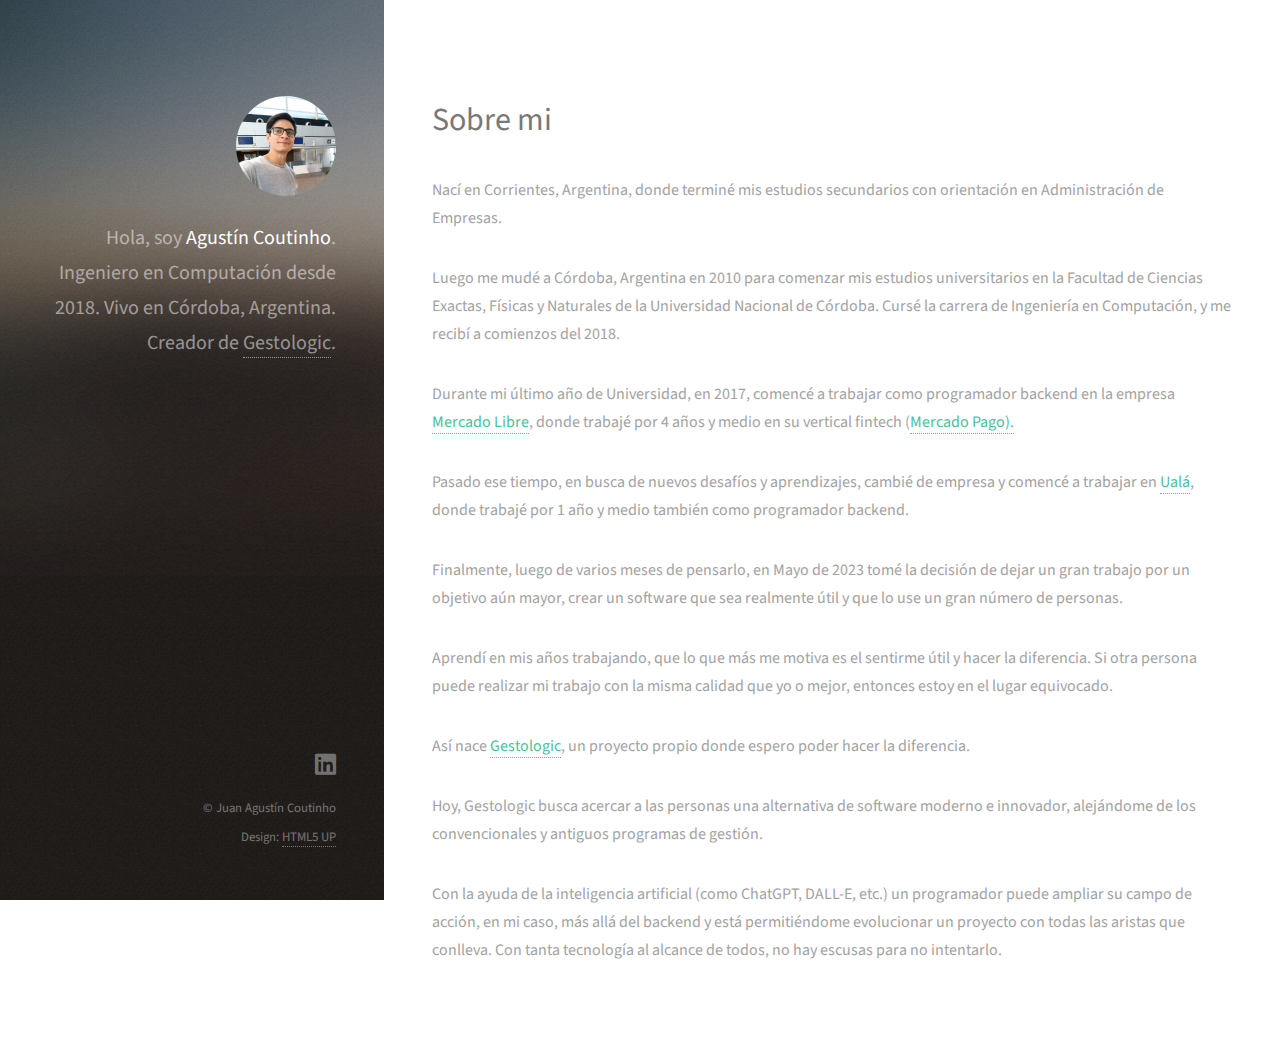
==== about-me/index.html @ f410847b "Initial commit" ====
<!DOCTYPE HTML>
<!--
	Strata by HTML5 UP
	html5up.net | @ajlkn
	Free for personal and commercial use under the CCA 3.0 license (html5up.net/license)
-->
<html>

<head>
	<title>Sobre mi</title>
	<meta charset="utf-8" />
	<meta name="viewport" content="width=device-width, initial-scale=1, user-scalable=no" />
	<link rel="stylesheet" href="assets/css/main.css" />
	<link rel="icon" type="image/x-icon" href="images/favicon.ico?v=1.2" />
</head>

<body class="is-preload">

	<!-- Header -->
	<header id="header">
		<div class="inner">
			<a href="#" class="image avatar"><img src="images/avatar.jpeg" alt="" /></a>
			<h1>Hola, soy <strong>Agustín Coutinho</strong>.
				<br /> Ingeniero en Computación desde 2018.
				<br /> Vivo en Córdoba, Argentina.
				<br /> Creador de <a href="https://gestologic.com.ar">Gestologic</a>.
			</h1>
		</div>
	</header>

	<!-- Main -->
	<div id="main">

		<!-- One -->
		<section id="one">
			<header class="major">
				<h2>Sobre mi</h2>
			</header>
			<p> Nací en Corrientes, Argentina, donde terminé mis estudios secundarios con orientación en Administración
				de Empresas.
			</p>
			<p>
				Luego me mudé a Córdoba, Argentina en 2010 para comenzar mis estudios universitarios en la Facultad de
				Ciencias Exactas, Físicas y Naturales de la Universidad Nacional de Córdoba.
				Cursé la carrera de Ingeniería en Computación, y me recibí a comienzos del 2018.
			</p>
			<p>
				Durante mi último año de Universidad, en 2017, comencé a trabajar como programador backend en la empresa
				<a href="https://www.mercadolibre.com.ar">Mercado Libre</a>, donde trabajé por 4 años y medio en su
				vertical fintech (<a href="https://www.mercadopago.com.ar">Mercado
					Pago).</a>
			</p>
			<p>
				Pasado ese tiempo, en busca de nuevos desafíos y aprendizajes, cambié de empresa y comencé a trabajar
				en <a href="https://www.uala.com.ar">Ualá</a>, donde trabajé por 1 año y medio también como programador
				backend.
			</p>
			<p>
				Finalmente, luego de varios meses de pensarlo, en Mayo de 2023 tomé la decisión de dejar un
				gran trabajo por un objetivo aún mayor, crear un software que sea realmente útil y que lo use un gran
				número de personas.
			<p>
				Aprendí en mis años trabajando, que lo que más me motiva es el sentirme útil y hacer la diferencia.
				Si otra persona puede realizar mi trabajo con la misma calidad que yo o mejor, entonces estoy en el
				lugar
				equivocado.
			</p>

			<p>
				Así nace <a href="https://gestologic.com.ar">Gestologic</a>, un proyecto propio donde espero poder hacer
				la diferencia.
			</p>

			<p>
				Hoy, Gestologic busca acercar a las personas una alternativa de software moderno e innovador, alejándome
				de los convencionales y antiguos programas de gestión.
			</p>

			<p>
				Con la ayuda de la inteligencia artificial (como ChatGPT, DALL-E, etc.) un programador puede ampliar su
				campo de acción, en mi caso, más allá del backend y está permitiéndome evolucionar un proyecto con todas
				las aristas que conlleva. Con tanta tecnología al alcance de todos, no hay escusas para no intentarlo.
			</p>

		</section>

		<!-- Footer -->
		<footer id="footer">
			<div class="inner">
				<ul class="icons">
					<li><a href="https://www.linkedin.com/in/ing-juan-agustin-coutinho-1529ab133"
							class="icon brands fa-linkedin"><span class="label">Linkedin</span></a></li>
				</ul>
				<ul class="copyright">
					<li>&copy; Juan Agustín Coutinho</li>
					<li>Design: <a href="http://html5up.net">HTML5 UP</a></li>
				</ul>
			</div>
		</footer>

		<!-- Scripts -->
		<script src="assets/js/jquery.min.js"></script>
		<script src="assets/js/jquery.poptrox.min.js"></script>
		<script src="assets/js/browser.min.js"></script>
		<script src="assets/js/breakpoints.min.js"></script>
		<script src="assets/js/util.js"></script>
		<script src="assets/js/main.js"></script>

</body>

</html>
---- about-me/assets/css/main.css ----
@import url("fontawesome-all.min.css");
@import url("https://fonts.googleapis.com/css?family=Source+Sans+Pro:400,400italic");

/*
	Strata by HTML5 UP
	html5up.net | @ajlkn
	Free for personal and commercial use under the CCA 3.0 license (html5up.net/license)
*/

html, body, div, span, applet, object,
iframe, h1, h2, h3, h4, h5, h6, p, blockquote,
pre, a, abbr, acronym, address, big, cite,
code, del, dfn, em, img, ins, kbd, q, s, samp,
small, strike, strong, sub, sup, tt, var, b,
u, i, center, dl, dt, dd, ol, ul, li, fieldset,
form, label, legend, table, caption, tbody,
tfoot, thead, tr, th, td, article, aside,
canvas, details, embed, figure, figcaption,
footer, header, hgroup, menu, nav, output, ruby,
section, summary, time, mark, audio, video {
	margin: 0;
	padding: 0;
	border: 0;
	font-size: 100%;
	font: inherit;
	vertical-align: baseline;}

article, aside, details, figcaption, figure,
footer, header, hgroup, menu, nav, section {
	display: block;}

body {
	line-height: 1;
}

ol, ul {
	list-style: none;
}

blockquote, q {
	quotes: none;
}

	blockquote:before, blockquote:after, q:before, q:after {
		content: '';
		content: none;
	}

table {
	border-collapse: collapse;
	border-spacing: 0;
}

body {
	-webkit-text-size-adjust: none;
}

mark {
	background-color: transparent;
	color: inherit;
}

input::-moz-focus-inner {
	border: 0;
	padding: 0;
}

input, select, textarea {
	-moz-appearance: none;
	-webkit-appearance: none;
	-ms-appearance: none;
	appearance: none;
}

/* Basic */

	html {
		box-sizing: border-box;
	}

	*, *:before, *:after {
		box-sizing: inherit;
	}

	body {
		background: #fff;
	}

		body.is-preload *, body.is-preload *:before, body.is-preload *:after {
			-moz-animation: none !important;
			-webkit-animation: none !important;
			-ms-animation: none !important;
			animation: none !important;
			-moz-transition: none !important;
			-webkit-transition: none !important;
			-ms-transition: none !important;
			transition: none !important;
		}

	body, input, select, textarea {
		color: #a2a2a2;
		font-family: "Source Sans Pro", Helvetica, sans-serif;
		font-size: 16pt;
		font-weight: 400;
		line-height: 1.75em;
	}

	a {
		-moz-transition: color 0.2s ease-in-out, border-color 0.2s ease-in-out;
		-webkit-transition: color 0.2s ease-in-out, border-color 0.2s ease-in-out;
		-ms-transition: color 0.2s ease-in-out, border-color 0.2s ease-in-out;
		transition: color 0.2s ease-in-out, border-color 0.2s ease-in-out;
		border-bottom: dotted 1px;
		color: #49bf9d;
		text-decoration: none;
	}

		a:hover {
			border-bottom-color: transparent;
			color: #49bf9d !important;
			text-decoration: none;
		}

	strong, b {
		color: #787878;
		font-weight: 400;
	}

	em, i {
		font-style: italic;
	}

	p {
		margin: 0 0 2em 0;
	}

	h1, h2, h3, h4, h5, h6 {
		color: #787878;
		font-weight: 400;
		line-height: 1em;
		margin: 0 0 1em 0;
	}

		h1 a, h2 a, h3 a, h4 a, h5 a, h6 a {
			color: inherit;
			text-decoration: none;
		}

	h1 {
		font-size: 2em;
		line-height: 1.5em;
	}

	h2 {
		font-size: 1.5em;
		line-height: 1.5em;
	}

	h3 {
		font-size: 1.25em;
		line-height: 1.5em;
	}

	h4 {
		font-size: 1.1em;
		line-height: 1.5em;
	}

	h5 {
		font-size: 0.9em;
		line-height: 1.5em;
	}

	h6 {
		font-size: 0.7em;
		line-height: 1.5em;
	}

	sub {
		font-size: 0.8em;
		position: relative;
		top: 0.5em;
	}

	sup {
		font-size: 0.8em;
		position: relative;
		top: -0.5em;
	}

	hr {
		border: 0;
		border-bottom: solid 2px #efefef;
		margin: 2em 0;
	}

		hr.major {
			margin: 3em 0;
		}

	blockquote {
		border-left: solid 6px #efefef;
		font-style: italic;
		margin: 0 0 2em 0;
		padding: 0.5em 0 0.5em 1.5em;
	}

	code {
		background: #f7f7f7;
		border-radius: 0.35em;
		border: solid 2px #efefef;
		font-family: "Courier New", monospace;
		font-size: 0.9em;
		margin: 0 0.25em;
		padding: 0.25em 0.65em;
	}

	pre {
		-webkit-overflow-scrolling: touch;
		font-family: "Courier New", monospace;
		font-size: 0.9em;
		margin: 0 0 2em 0;
	}

		pre code {
			display: block;
			line-height: 1.75em;
			padding: 1em 1.5em;
			overflow-x: auto;
		}

	.align-left {
		text-align: left;
	}

	.align-center {
		text-align: center;
	}

	.align-right {
		text-align: right;
	}

/* Container */

	.container {
		margin: 0 auto;
		max-width: calc(100% - 4em);
		width: 100%;
	}

		.container.xsmall {
			width: 25%;
		}

		.container.small {
			width: 50%;
		}

		.container.medium {
			width: 75%;
		}

		.container.large {
			width: 125%;
		}

		.container.xlarge {
			width: 150%;
		}

		.container.max {
			width: 100%;
		}

		@media screen and (max-width: 980px) {

			.container {
				width: 100% !important;
				max-width: 100% !important;
			}

		}

		@media screen and (max-width: 480px) {

			.container {
				max-width: calc(100% - 3em);
			}

		}

/* Row */

	.row {
		display: flex;
		flex-wrap: wrap;
		box-sizing: border-box;
		align-items: stretch;
	}

		.row > * {
			box-sizing: border-box;
		}

		.row.gtr-uniform > * > :last-child {
			margin-bottom: 0;
		}

		.row.aln-left {
			justify-content: flex-start;
		}

		.row.aln-center {
			justify-content: center;
		}

		.row.aln-right {
			justify-content: flex-end;
		}

		.row.aln-top {
			align-items: flex-start;
		}

		.row.aln-middle {
			align-items: center;
		}

		.row.aln-bottom {
			align-items: flex-end;
		}

		.row > .imp {
			order: -1;
		}

		.row > .col-1 {
			width: 8.33333%;
		}

		.row > .off-1 {
			margin-left: 8.33333%;
		}

		.row > .col-2 {
			width: 16.66667%;
		}

		.row > .off-2 {
			margin-left: 16.66667%;
		}

		.row > .col-3 {
			width: 25%;
		}

		.row > .off-3 {
			margin-left: 25%;
		}

		.row > .col-4 {
			width: 33.33333%;
		}

		.row > .off-4 {
			margin-left: 33.33333%;
		}

		.row > .col-5 {
			width: 41.66667%;
		}

		.row > .off-5 {
			margin-left: 41.66667%;
		}

		.row > .col-6 {
			width: 50%;
		}

		.row > .off-6 {
			margin-left: 50%;
		}

		.row > .col-7 {
			width: 58.33333%;
		}

		.row > .off-7 {
			margin-left: 58.33333%;
		}

		.row > .col-8 {
			width: 66.66667%;
		}

		.row > .off-8 {
			margin-left: 66.66667%;
		}

		.row > .col-9 {
			width: 75%;
		}

		.row > .off-9 {
			margin-left: 75%;
		}

		.row > .col-10 {
			width: 83.33333%;
		}

		.row > .off-10 {
			margin-left: 83.33333%;
		}

		.row > .col-11 {
			width: 91.66667%;
		}

		.row > .off-11 {
			margin-left: 91.66667%;
		}

		.row > .col-12 {
			width: 100%;
		}

		.row > .off-12 {
			margin-left: 100%;
		}

		.row.gtr-0 {
			margin-top: 0;
			margin-left: 0em;
		}

			.row.gtr-0 > * {
				padding: 0 0 0 0em;
			}

			.row.gtr-0.gtr-uniform {
				margin-top: 0em;
			}

				.row.gtr-0.gtr-uniform > * {
					padding-top: 0em;
				}

		.row.gtr-25 {
			margin-top: 0;
			margin-left: -0.625em;
		}

			.row.gtr-25 > * {
				padding: 0 0 0 0.625em;
			}

			.row.gtr-25.gtr-uniform {
				margin-top: -0.625em;
			}

				.row.gtr-25.gtr-uniform > * {
					padding-top: 0.625em;
				}

		.row.gtr-50 {
			margin-top: 0;
			margin-left: -1.25em;
		}

			.row.gtr-50 > * {
				padding: 0 0 0 1.25em;
			}

			.row.gtr-50.gtr-uniform {
				margin-top: -1.25em;
			}

				.row.gtr-50.gtr-uniform > * {
					padding-top: 1.25em;
				}

		.row {
			margin-top: 0;
			margin-left: -2.5em;
		}

			.row > * {
				padding: 0 0 0 2.5em;
			}

			.row.gtr-uniform {
				margin-top: -2.5em;
			}

				.row.gtr-uniform > * {
					padding-top: 2.5em;
				}

		.row.gtr-150 {
			margin-top: 0;
			margin-left: -3.75em;
		}

			.row.gtr-150 > * {
				padding: 0 0 0 3.75em;
			}

			.row.gtr-150.gtr-uniform {
				margin-top: -3.75em;
			}

				.row.gtr-150.gtr-uniform > * {
					padding-top: 3.75em;
				}

		.row.gtr-200 {
			margin-top: 0;
			margin-left: -5em;
		}

			.row.gtr-200 > * {
				padding: 0 0 0 5em;
			}

			.row.gtr-200.gtr-uniform {
				margin-top: -5em;
			}

				.row.gtr-200.gtr-uniform > * {
					padding-top: 5em;
				}

		@media screen and (max-width: 1800px) {

			.row {
				display: flex;
				flex-wrap: wrap;
				box-sizing: border-box;
				align-items: stretch;
			}

				.row > * {
					box-sizing: border-box;
				}

				.row.gtr-uniform > * > :last-child {
					margin-bottom: 0;
				}

				.row.aln-left {
					justify-content: flex-start;
				}

				.row.aln-center {
					justify-content: center;
				}

				.row.aln-right {
					justify-content: flex-end;
				}

				.row.aln-top {
					align-items: flex-start;
				}

				.row.aln-middle {
					align-items: center;
				}

				.row.aln-bottom {
					align-items: flex-end;
				}

				.row > .imp-xlarge {
					order: -1;
				}

				.row > .col-1-xlarge {
					width: 8.33333%;
				}

				.row > .off-1-xlarge {
					margin-left: 8.33333%;
				}

				.row > .col-2-xlarge {
					width: 16.66667%;
				}

				.row > .off-2-xlarge {
					margin-left: 16.66667%;
				}

				.row > .col-3-xlarge {
					width: 25%;
				}

				.row > .off-3-xlarge {
					margin-left: 25%;
				}

				.row > .col-4-xlarge {
					width: 33.33333%;
				}

				.row > .off-4-xlarge {
					margin-left: 33.33333%;
				}

				.row > .col-5-xlarge {
					width: 41.66667%;
				}

				.row > .off-5-xlarge {
					margin-left: 41.66667%;
				}

				.row > .col-6-xlarge {
					width: 50%;
				}

				.row > .off-6-xlarge {
					margin-left: 50%;
				}

				.row > .col-7-xlarge {
					width: 58.33333%;
				}

				.row > .off-7-xlarge {
					margin-left: 58.33333%;
				}

				.row > .col-8-xlarge {
					width: 66.66667%;
				}

				.row > .off-8-xlarge {
					margin-left: 66.66667%;
				}

				.row > .col-9-xlarge {
					width: 75%;
				}

				.row > .off-9-xlarge {
					margin-left: 75%;
				}

				.row > .col-10-xlarge {
					width: 83.33333%;
				}

				.row > .off-10-xlarge {
					margin-left: 83.33333%;
				}

				.row > .col-11-xlarge {
					width: 91.66667%;
				}

				.row > .off-11-xlarge {
					margin-left: 91.66667%;
				}

				.row > .col-12-xlarge {
					width: 100%;
				}

				.row > .off-12-xlarge {
					margin-left: 100%;
				}

				.row.gtr-0 {
					margin-top: 0;
					margin-left: 0em;
				}

					.row.gtr-0 > * {
						padding: 0 0 0 0em;
					}

					.row.gtr-0.gtr-uniform {
						margin-top: 0em;
					}

						.row.gtr-0.gtr-uniform > * {
							padding-top: 0em;
						}

				.row.gtr-25 {
					margin-top: 0;
					margin-left: -0.625em;
				}

					.row.gtr-25 > * {
						padding: 0 0 0 0.625em;
					}

					.row.gtr-25.gtr-uniform {
						margin-top: -0.625em;
					}

						.row.gtr-25.gtr-uniform > * {
							padding-top: 0.625em;
						}

				.row.gtr-50 {
					margin-top: 0;
					margin-left: -1.25em;
				}

					.row.gtr-50 > * {
						padding: 0 0 0 1.25em;
					}

					.row.gtr-50.gtr-uniform {
						margin-top: -1.25em;
					}

						.row.gtr-50.gtr-uniform > * {
							padding-top: 1.25em;
						}

				.row {
					margin-top: 0;
					margin-left: -2.5em;
				}

					.row > * {
						padding: 0 0 0 2.5em;
					}

					.row.gtr-uniform {
						margin-top: -2.5em;
					}

						.row.gtr-uniform > * {
							padding-top: 2.5em;
						}

				.row.gtr-150 {
					margin-top: 0;
					margin-left: -3.75em;
				}

					.row.gtr-150 > * {
						padding: 0 0 0 3.75em;
					}

					.row.gtr-150.gtr-uniform {
						margin-top: -3.75em;
					}

						.row.gtr-150.gtr-uniform > * {
							padding-top: 3.75em;
						}

				.row.gtr-200 {
					margin-top: 0;
					margin-left: -5em;
				}

					.row.gtr-200 > * {
						padding: 0 0 0 5em;
					}

					.row.gtr-200.gtr-uniform {
						margin-top: -5em;
					}

						.row.gtr-200.gtr-uniform > * {
							padding-top: 5em;
						}

		}

		@media screen and (max-width: 1280px) {

			.row {
				display: flex;
				flex-wrap: wrap;
				box-sizing: border-box;
				align-items: stretch;
			}

				.row > * {
					box-sizing: border-box;
				}

				.row.gtr-uniform > * > :last-child {
					margin-bottom: 0;
				}

				.row.aln-left {
					justify-content: flex-start;
				}

				.row.aln-center {
					justify-content: center;
				}

				.row.aln-right {
					justify-content: flex-end;
				}

				.row.aln-top {
					align-items: flex-start;
				}

				.row.aln-middle {
					align-items: center;
				}

				.row.aln-bottom {
					align-items: flex-end;
				}

				.row > .imp-large {
					order: -1;
				}

				.row > .col-1-large {
					width: 8.33333%;
				}

				.row > .off-1-large {
					margin-left: 8.33333%;
				}

				.row > .col-2-large {
					width: 16.66667%;
				}

				.row > .off-2-large {
					margin-left: 16.66667%;
				}

				.row > .col-3-large {
					width: 25%;
				}

				.row > .off-3-large {
					margin-left: 25%;
				}

				.row > .col-4-large {
					width: 33.33333%;
				}

				.row > .off-4-large {
					margin-left: 33.33333%;
				}

				.row > .col-5-large {
					width: 41.66667%;
				}

				.row > .off-5-large {
					margin-left: 41.66667%;
				}

				.row > .col-6-large {
					width: 50%;
				}

				.row > .off-6-large {
					margin-left: 50%;
				}

				.row > .col-7-large {
					width: 58.33333%;
				}

				.row > .off-7-large {
					margin-left: 58.33333%;
				}

				.row > .col-8-large {
					width: 66.66667%;
				}

				.row > .off-8-large {
					margin-left: 66.66667%;
				}

				.row > .col-9-large {
					width: 75%;
				}

				.row > .off-9-large {
					margin-left: 75%;
				}

				.row > .col-10-large {
					width: 83.33333%;
				}

				.row > .off-10-large {
					margin-left: 83.33333%;
				}

				.row > .col-11-large {
					width: 91.66667%;
				}

				.row > .off-11-large {
					margin-left: 91.66667%;
				}

				.row > .col-12-large {
					width: 100%;
				}

				.row > .off-12-large {
					margin-left: 100%;
				}

				.row.gtr-0 {
					margin-top: 0;
					margin-left: 0em;
				}

					.row.gtr-0 > * {
						padding: 0 0 0 0em;
					}

					.row.gtr-0.gtr-uniform {
						margin-top: 0em;
					}

						.row.gtr-0.gtr-uniform > * {
							padding-top: 0em;
						}

				.row.gtr-25 {
					margin-top: 0;
					margin-left: -0.5em;
				}

					.row.gtr-25 > * {
						padding: 0 0 0 0.5em;
					}

					.row.gtr-25.gtr-uniform {
						margin-top: -0.5em;
					}

						.row.gtr-25.gtr-uniform > * {
							padding-top: 0.5em;
						}

				.row.gtr-50 {
					margin-top: 0;
					margin-left: -1em;
				}

					.row.gtr-50 > * {
						padding: 0 0 0 1em;
					}

					.row.gtr-50.gtr-uniform {
						margin-top: -1em;
					}

						.row.gtr-50.gtr-uniform > * {
							padding-top: 1em;
						}

				.row {
					margin-top: 0;
					margin-left: -2em;
				}

					.row > * {
						padding: 0 0 0 2em;
					}

					.row.gtr-uniform {
						margin-top: -2em;
					}

						.row.gtr-uniform > * {
							padding-top: 2em;
						}

				.row.gtr-150 {
					margin-top: 0;
					margin-left: -3em;
				}

					.row.gtr-150 > * {
						padding: 0 0 0 3em;
					}

					.row.gtr-150.gtr-uniform {
						margin-top: -3em;
					}

						.row.gtr-150.gtr-uniform > * {
							padding-top: 3em;
						}

				.row.gtr-200 {
					margin-top: 0;
					margin-left: -4em;
				}

					.row.gtr-200 > * {
						padding: 0 0 0 4em;
					}

					.row.gtr-200.gtr-uniform {
						margin-top: -4em;
					}

						.row.gtr-200.gtr-uniform > * {
							padding-top: 4em;
						}

		}

		@media screen and (max-width: 980px) {

			.row {
				display: flex;
				flex-wrap: wrap;
				box-sizing: border-box;
				align-items: stretch;
			}

				.row > * {
					box-sizing: border-box;
				}

				.row.gtr-uniform > * > :last-child {
					margin-bottom: 0;
				}

				.row.aln-left {
					justify-content: flex-start;
				}

				.row.aln-center {
					justify-content: center;
				}

				.row.aln-right {
					justify-content: flex-end;
				}

				.row.aln-top {
					align-items: flex-start;
				}

				.row.aln-middle {
					align-items: center;
				}

				.row.aln-bottom {
					align-items: flex-end;
				}

				.row > .imp-medium {
					order: -1;
				}

				.row > .col-1-medium {
					width: 8.33333%;
				}

				.row > .off-1-medium {
					margin-left: 8.33333%;
				}

				.row > .col-2-medium {
					width: 16.66667%;
				}

				.row > .off-2-medium {
					margin-left: 16.66667%;
				}

				.row > .col-3-medium {
					width: 25%;
				}

				.row > .off-3-medium {
					margin-left: 25%;
				}

				.row > .col-4-medium {
					width: 33.33333%;
				}

				.row > .off-4-medium {
					margin-left: 33.33333%;
				}

				.row > .col-5-medium {
					width: 41.66667%;
				}

				.row > .off-5-medium {
					margin-left: 41.66667%;
				}

				.row > .col-6-medium {
					width: 50%;
				}

				.row > .off-6-medium {
					margin-left: 50%;
				}

				.row > .col-7-medium {
					width: 58.33333%;
				}

				.row > .off-7-medium {
					margin-left: 58.33333%;
				}

				.row > .col-8-medium {
					width: 66.66667%;
				}

				.row > .off-8-medium {
					margin-left: 66.66667%;
				}

				.row > .col-9-medium {
					width: 75%;
				}

				.row > .off-9-medium {
					margin-left: 75%;
				}

				.row > .col-10-medium {
					width: 83.33333%;
				}

				.row > .off-10-medium {
					margin-left: 83.33333%;
				}

				.row > .col-11-medium {
					width: 91.66667%;
				}

				.row > .off-11-medium {
					margin-left: 91.66667%;
				}

				.row > .col-12-medium {
					width: 100%;
				}

				.row > .off-12-medium {
					margin-left: 100%;
				}

				.row.gtr-0 {
					margin-top: 0;
					margin-left: 0em;
				}

					.row.gtr-0 > * {
						padding: 0 0 0 0em;
					}

					.row.gtr-0.gtr-uniform {
						margin-top: 0em;
					}

						.row.gtr-0.gtr-uniform > * {
							padding-top: 0em;
						}

				.row.gtr-25 {
					margin-top: 0;
					margin-left: -0.5em;
				}

					.row.gtr-25 > * {
						padding: 0 0 0 0.5em;
					}

					.row.gtr-25.gtr-uniform {
						margin-top: -0.5em;
					}

						.row.gtr-25.gtr-uniform > * {
							padding-top: 0.5em;
						}

				.row.gtr-50 {
					margin-top: 0;
					margin-left: -1em;
				}

					.row.gtr-50 > * {
						padding: 0 0 0 1em;
					}

					.row.gtr-50.gtr-uniform {
						margin-top: -1em;
					}

						.row.gtr-50.gtr-uniform > * {
							padding-top: 1em;
						}

				.row {
					margin-top: 0;
					margin-left: -2em;
				}

					.row > * {
						padding: 0 0 0 2em;
					}

					.row.gtr-uniform {
						margin-top: -2em;
					}

						.row.gtr-uniform > * {
							padding-top: 2em;
						}

				.row.gtr-150 {
					margin-top: 0;
					margin-left: -3em;
				}

					.row.gtr-150 > * {
						padding: 0 0 0 3em;
					}

					.row.gtr-150.gtr-uniform {
						margin-top: -3em;
					}

						.row.gtr-150.gtr-uniform > * {
							padding-top: 3em;
						}

				.row.gtr-200 {
					margin-top: 0;
					margin-left: -4em;
				}

					.row.gtr-200 > * {
						padding: 0 0 0 4em;
					}

					.row.gtr-200.gtr-uniform {
						margin-top: -4em;
					}

						.row.gtr-200.gtr-uniform > * {
							padding-top: 4em;
						}

		}

		@media screen and (max-width: 736px) {

			.row {
				display: flex;
				flex-wrap: wrap;
				box-sizing: border-box;
				align-items: stretch;
			}

				.row > * {
					box-sizing: border-box;
				}

				.row.gtr-uniform > * > :last-child {
					margin-bottom: 0;
				}

				.row.aln-left {
					justify-content: flex-start;
				}

				.row.aln-center {
					justify-content: center;
				}

				.row.aln-right {
					justify-content: flex-end;
				}

				.row.aln-top {
					align-items: flex-start;
				}

				.row.aln-middle {
					align-items: center;
				}

				.row.aln-bottom {
					align-items: flex-end;
				}

				.row > .imp-small {
					order: -1;
				}

				.row > .col-1-small {
					width: 8.33333%;
				}

				.row > .off-1-small {
					margin-left: 8.33333%;
				}

				.row > .col-2-small {
					width: 16.66667%;
				}

				.row > .off-2-small {
					margin-left: 16.66667%;
				}

				.row > .col-3-small {
					width: 25%;
				}

				.row > .off-3-small {
					margin-left: 25%;
				}

				.row > .col-4-small {
					width: 33.33333%;
				}

				.row > .off-4-small {
					margin-left: 33.33333%;
				}

				.row > .col-5-small {
					width: 41.66667%;
				}

				.row > .off-5-small {
					margin-left: 41.66667%;
				}

				.row > .col-6-small {
					width: 50%;
				}

				.row > .off-6-small {
					margin-left: 50%;
				}

				.row > .col-7-small {
					width: 58.33333%;
				}

				.row > .off-7-small {
					margin-left: 58.33333%;
				}

				.row > .col-8-small {
					width: 66.66667%;
				}

				.row > .off-8-small {
					margin-left: 66.66667%;
				}

				.row > .col-9-small {
					width: 75%;
				}

				.row > .off-9-small {
					margin-left: 75%;
				}

				.row > .col-10-small {
					width: 83.33333%;
				}

				.row > .off-10-small {
					margin-left: 83.33333%;
				}

				.row > .col-11-small {
					width: 91.66667%;
				}

				.row > .off-11-small {
					margin-left: 91.66667%;
				}

				.row > .col-12-small {
					width: 100%;
				}

				.row > .off-12-small {
					margin-left: 100%;
				}

				.row.gtr-0 {
					margin-top: 0;
					margin-left: 0em;
				}

					.row.gtr-0 > * {
						padding: 0 0 0 0em;
					}

					.row.gtr-0.gtr-uniform {
						margin-top: 0em;
					}

						.row.gtr-0.gtr-uniform > * {
							padding-top: 0em;
						}

				.row.gtr-25 {
					margin-top: 0;
					margin-left: -0.375em;
				}

					.row.gtr-25 > * {
						padding: 0 0 0 0.375em;
					}

					.row.gtr-25.gtr-uniform {
						margin-top: -0.375em;
					}

						.row.gtr-25.gtr-uniform > * {
							padding-top: 0.375em;
						}

				.row.gtr-50 {
					margin-top: 0;
					margin-left: -0.75em;
				}

					.row.gtr-50 > * {
						padding: 0 0 0 0.75em;
					}

					.row.gtr-50.gtr-uniform {
						margin-top: -0.75em;
					}

						.row.gtr-50.gtr-uniform > * {
							padding-top: 0.75em;
						}

				.row {
					margin-top: 0;
					margin-left: -1.5em;
				}

					.row > * {
						padding: 0 0 0 1.5em;
					}

					.row.gtr-uniform {
						margin-top: -1.5em;
					}

						.row.gtr-uniform > * {
							padding-top: 1.5em;
						}

				.row.gtr-150 {
					margin-top: 0;
					margin-left: -2.25em;
				}

					.row.gtr-150 > * {
						padding: 0 0 0 2.25em;
					}

					.row.gtr-150.gtr-uniform {
						margin-top: -2.25em;
					}

						.row.gtr-150.gtr-uniform > * {
							padding-top: 2.25em;
						}

				.row.gtr-200 {
					margin-top: 0;
					margin-left: -3em;
				}

					.row.gtr-200 > * {
						padding: 0 0 0 3em;
					}

					.row.gtr-200.gtr-uniform {
						margin-top: -3em;
					}

						.row.gtr-200.gtr-uniform > * {
							padding-top: 3em;
						}

		}

		@media screen and (max-width: 480px) {

			.row {
				display: flex;
				flex-wrap: wrap;
				box-sizing: border-box;
				align-items: stretch;
			}

				.row > * {
					box-sizing: border-box;
				}

				.row.gtr-uniform > * > :last-child {
					margin-bottom: 0;
				}

				.row.aln-left {
					justify-content: flex-start;
				}

				.row.aln-center {
					justify-content: center;
				}

				.row.aln-right {
					justify-content: flex-end;
				}

				.row.aln-top {
					align-items: flex-start;
				}

				.row.aln-middle {
					align-items: center;
				}

				.row.aln-bottom {
					align-items: flex-end;
				}

				.row > .imp-xsmall {
					order: -1;
				}

				.row > .col-1-xsmall {
					width: 8.33333%;
				}

				.row > .off-1-xsmall {
					margin-left: 8.33333%;
				}

				.row > .col-2-xsmall {
					width: 16.66667%;
				}

				.row > .off-2-xsmall {
					margin-left: 16.66667%;
				}

				.row > .col-3-xsmall {
					width: 25%;
				}

				.row > .off-3-xsmall {
					margin-left: 25%;
				}

				.row > .col-4-xsmall {
					width: 33.33333%;
				}

				.row > .off-4-xsmall {
					margin-left: 33.33333%;
				}

				.row > .col-5-xsmall {
					width: 41.66667%;
				}

				.row > .off-5-xsmall {
					margin-left: 41.66667%;
				}

				.row > .col-6-xsmall {
					width: 50%;
				}

				.row > .off-6-xsmall {
					margin-left: 50%;
				}

				.row > .col-7-xsmall {
					width: 58.33333%;
				}

				.row > .off-7-xsmall {
					margin-left: 58.33333%;
				}

				.row > .col-8-xsmall {
					width: 66.66667%;
				}

				.row > .off-8-xsmall {
					margin-left: 66.66667%;
				}

				.row > .col-9-xsmall {
					width: 75%;
				}

				.row > .off-9-xsmall {
					margin-left: 75%;
				}

				.row > .col-10-xsmall {
					width: 83.33333%;
				}

				.row > .off-10-xsmall {
					margin-left: 83.33333%;
				}

				.row > .col-11-xsmall {
					width: 91.66667%;
				}

				.row > .off-11-xsmall {
					margin-left: 91.66667%;
				}

				.row > .col-12-xsmall {
					width: 100%;
				}

				.row > .off-12-xsmall {
					margin-left: 100%;
				}

				.row.gtr-0 {
					margin-top: 0;
					margin-left: 0em;
				}

					.row.gtr-0 > * {
						padding: 0 0 0 0em;
					}

					.row.gtr-0.gtr-uniform {
						margin-top: 0em;
					}

						.row.gtr-0.gtr-uniform > * {
							padding-top: 0em;
						}

				.row.gtr-25 {
					margin-top: 0;
					margin-left: -0.375em;
				}

					.row.gtr-25 > * {
						padding: 0 0 0 0.375em;
					}

					.row.gtr-25.gtr-uniform {
						margin-top: -0.375em;
					}

						.row.gtr-25.gtr-uniform > * {
							padding-top: 0.375em;
						}

				.row.gtr-50 {
					margin-top: 0;
					margin-left: -0.75em;
				}

					.row.gtr-50 > * {
						padding: 0 0 0 0.75em;
					}

					.row.gtr-50.gtr-uniform {
						margin-top: -0.75em;
					}

						.row.gtr-50.gtr-uniform > * {
							padding-top: 0.75em;
						}

				.row {
					margin-top: 0;
					margin-left: -1.5em;
				}

					.row > * {
						padding: 0 0 0 1.5em;
					}

					.row.gtr-uniform {
						margin-top: -1.5em;
					}

						.row.gtr-uniform > * {
							padding-top: 1.5em;
						}

				.row.gtr-150 {
					margin-top: 0;
					margin-left: -2.25em;
				}

					.row.gtr-150 > * {
						padding: 0 0 0 2.25em;
					}

					.row.gtr-150.gtr-uniform {
						margin-top: -2.25em;
					}

						.row.gtr-150.gtr-uniform > * {
							padding-top: 2.25em;
						}

				.row.gtr-200 {
					margin-top: 0;
					margin-left: -3em;
				}

					.row.gtr-200 > * {
						padding: 0 0 0 3em;
					}

					.row.gtr-200.gtr-uniform {
						margin-top: -3em;
					}

						.row.gtr-200.gtr-uniform > * {
							padding-top: 3em;
						}

		}

/* Section/Article */

	section.special, article.special {
		text-align: center;
	}

	header p {
		color: #b2b2b2;
		position: relative;
		margin: 0 0 1.5em 0;
	}

	header h2 + p {
		font-size: 1.25em;
		margin-top: -1em;
		line-height: 1.5em;
	}

	header h3 + p {
		font-size: 1.1em;
		margin-top: -0.8em;
		line-height: 1.5em;
	}

	header h4 + p,
	header h5 + p,
	header h6 + p {
		font-size: 0.9em;
		margin-top: -0.6em;
		line-height: 1.5em;
	}

	header.major h2 {
		font-size: 2em;
	}

/* Form */

	form {
		margin: 0 0 2em 0;
	}

	label {
		color: #787878;
		display: block;
		font-size: 0.9em;
		font-weight: 400;
		margin: 0 0 1em 0;
	}

	input[type="text"],
	input[type="password"],
	input[type="email"],
	select,
	textarea {
		-moz-appearance: none;
		-webkit-appearance: none;
		-ms-appearance: none;
		appearance: none;
		background: #f7f7f7;
		border-radius: 0.35em;
		border: solid 2px transparent;
		color: inherit;
		display: block;
		outline: 0;
		padding: 0 0.75em;
		text-decoration: none;
		width: 100%;
	}

		input[type="text"]:invalid,
		input[type="password"]:invalid,
		input[type="email"]:invalid,
		select:invalid,
		textarea:invalid {
			box-shadow: none;
		}

		input[type="text"]:focus,
		input[type="password"]:focus,
		input[type="email"]:focus,
		select:focus,
		textarea:focus {
			border-color: #49bf9d;
		}

	select {
		background-image: url("data:image/svg+xml;charset=utf8,%3Csvg xmlns='http://www.w3.org/2000/svg' width='40' height='40' preserveAspectRatio='none' viewBox='0 0 40 40'%3E%3Cpath d='M9.4,12.3l10.4,10.4l10.4-10.4c0.2-0.2,0.5-0.4,0.9-0.4c0.3,0,0.6,0.1,0.9,0.4l3.3,3.3c0.2,0.2,0.4,0.5,0.4,0.9 c0,0.4-0.1,0.6-0.4,0.9L20.7,31.9c-0.2,0.2-0.5,0.4-0.9,0.4c-0.3,0-0.6-0.1-0.9-0.4L4.3,17.3c-0.2-0.2-0.4-0.5-0.4-0.9 c0-0.4,0.1-0.6,0.4-0.9l3.3-3.3c0.2-0.2,0.5-0.4,0.9-0.4S9.1,12.1,9.4,12.3z' fill='%23dfdfdf' /%3E%3C/svg%3E");
		background-size: 1.25rem;
		background-repeat: no-repeat;
		background-position: calc(100% - 1rem) center;
		height: 2.75em;
		padding-right: 2.75em;
		text-overflow: ellipsis;
	}

		select option {
			color: #787878;
			background: #fff;
		}

		select:focus::-ms-value {
			background-color: transparent;
		}

		select::-ms-expand {
			display: none;
		}

	input[type="text"],
	input[type="password"],
	input[type="email"],
	select {
		height: 2.75em;
	}

	textarea {
		padding: 0.75em;
	}

	input[type="checkbox"],
	input[type="radio"] {
		-moz-appearance: none;
		-webkit-appearance: none;
		-ms-appearance: none;
		appearance: none;
		display: block;
		float: left;
		margin-right: -2em;
		opacity: 0;
		width: 1em;
		z-index: -1;
	}

		input[type="checkbox"] + label,
		input[type="radio"] + label {
			text-decoration: none;
			color: #a2a2a2;
			cursor: pointer;
			display: inline-block;
			font-size: 1em;
			font-weight: 400;
			padding-left: 2.4em;
			padding-right: 0.75em;
			position: relative;
		}

			input[type="checkbox"] + label:before,
			input[type="radio"] + label:before {
				-moz-osx-font-smoothing: grayscale;
				-webkit-font-smoothing: antialiased;
				display: inline-block;
				font-style: normal;
				font-variant: normal;
				text-rendering: auto;
				line-height: 1;
				text-transform: none !important;
				font-family: 'Font Awesome 5 Free';
				font-weight: 900;
			}

			input[type="checkbox"] + label:before,
			input[type="radio"] + label:before {
				background: #f7f7f7;
				border-radius: 0.35em;
				border: solid 2px transparent;
				content: '';
				display: inline-block;
				font-size: 0.8em;
				height: 2.0625em;
				left: 0;
				line-height: 1.85625em;
				position: absolute;
				text-align: center;
				top: 0;
				width: 2.0625em;
			}

		input[type="checkbox"]:checked + label:before,
		input[type="radio"]:checked + label:before {
			background: #787878;
			border-color: #787878;
			color: #fff;
			content: '\f00c';
		}

		input[type="checkbox"]:focus + label:before,
		input[type="radio"]:focus + label:before {
			border-color: #49bf9d;
		}

	input[type="checkbox"] + label:before {
		border-radius: 0.35em;
	}

	input[type="radio"] + label:before {
		border-radius: 100%;
	}

	::-webkit-input-placeholder {
		color: #b2b2b2 !important;
		opacity: 1.0;
	}

	:-moz-placeholder {
		color: #b2b2b2 !important;
		opacity: 1.0;
	}

	::-moz-placeholder {
		color: #b2b2b2 !important;
		opacity: 1.0;
	}

	:-ms-input-placeholder {
		color: #b2b2b2 !important;
		opacity: 1.0;
	}

/* Box */

	.box {
		border-radius: 0.35em;
		border: solid 2px #efefef;
		margin-bottom: 2em;
		padding: 1.5em;
	}

		.box > :last-child,
		.box > :last-child > :last-child,
		.box > :last-child > :last-child > :last-child {
			margin-bottom: 0;
		}

		.box.alt {
			border: 0;
			border-radius: 0;
			padding: 0;
		}

/* Icon */

	.icon {
		text-decoration: none;
		border-bottom: none;
		position: relative;
	}

		.icon:before {
			-moz-osx-font-smoothing: grayscale;
			-webkit-font-smoothing: antialiased;
			display: inline-block;
			font-style: normal;
			font-variant: normal;
			text-rendering: auto;
			line-height: 1;
			text-transform: none !important;
			font-family: 'Font Awesome 5 Free';
			font-weight: 400;
		}

		.icon > .label {
			display: none;
		}

		.icon:before {
			line-height: inherit;
		}

		.icon.solid:before {
			font-weight: 900;
		}

		.icon.brands:before {
			font-family: 'Font Awesome 5 Brands';
		}

/* Image */

	.image {
		border-radius: 0.35em;
		border: 0;
		display: inline-block;
		position: relative;
	}

		.image:before {
			-moz-transition: opacity 0.2s ease-in-out;
			-webkit-transition: opacity 0.2s ease-in-out;
			-ms-transition: opacity 0.2s ease-in-out;
			transition: opacity 0.2s ease-in-out;
			background: url("images/overlay.png");
			border-radius: 0.35em;
			content: '';
			display: block;
			height: 100%;
			left: 0;
			opacity: 0.5;
			position: absolute;
			top: 0;
			width: 100%;
		}

		.image.thumb {
			text-align: center;
		}

			.image.thumb:after {
				-moz-transition: opacity 0.2s ease-in-out;
				-webkit-transition: opacity 0.2s ease-in-out;
				-ms-transition: opacity 0.2s ease-in-out;
				transition: opacity 0.2s ease-in-out;
				border-radius: 0.35em;
				border: solid 3px rgba(255, 255, 255, 0.5);
				color: #fff;
				content: 'View';
				display: inline-block;
				font-size: 0.8em;
				font-weight: 400;
				left: 50%;
				line-height: 2.25em;
				margin: -1.25em 0 0 -3em;
				opacity: 0;
				padding: 0 1.5em;
				position: absolute;
				text-align: center;
				text-decoration: none;
				top: 50%;
				white-space: nowrap;
			}

			.image.thumb:hover:after {
				opacity: 1.0;
			}

			.image.thumb:hover:before {
				background: url("images/overlay.png"), url("images/overlay.png");
				opacity: 1.0;
			}

		.image img {
			border-radius: 0.35em;
			display: block;
		}

		.image.left {
			float: left;
			margin: 0 1.5em 1em 0;
			top: 0.25em;
		}

		.image.right {
			float: right;
			margin: 0 0 1em 1.5em;
			top: 0.25em;
		}

		.image.left, .image.right {
			max-width: 40%;
		}

			.image.left img, .image.right img {
				width: 100%;
			}

		.image.fit {
			display: block;
			margin: 0 0 2em 0;
			width: 100%;
		}

			.image.fit img {
				width: 100%;
			}

		.image.avatar {
			border-radius: 100%;
		}

			.image.avatar:before {
				display: none;
			}

			.image.avatar img {
				border-radius: 100%;
				width: 100%;
			}

/* List */

	ol {
		list-style: decimal;
		margin: 0 0 2em 0;
		padding-left: 1.25em;
	}

		ol li {
			padding-left: 0.25em;
		}

	ul {
		list-style: disc;
		margin: 0 0 2em 0;
		padding-left: 1em;
	}

		ul li {
			padding-left: 0.5em;
		}

		ul.alt {
			list-style: none;
			padding-left: 0;
		}

			ul.alt li {
				border-top: solid 2px #efefef;
				padding: 0.5em 0;
			}

				ul.alt li:first-child {
					border-top: 0;
					padding-top: 0;
				}

	dl {
		margin: 0 0 2em 0;
	}

/* Icons */

	ul.icons {
		cursor: default;
		list-style: none;
		padding-left: 0;
	}

		ul.icons li {
			display: inline-block;
			padding: 0 1em 0 0;
		}

			ul.icons li:last-child {
				padding-right: 0;
			}

			ul.icons li .icon:before {
				font-size: 1.5em;
			}

/* Labeled Icons */

	ul.labeled-icons {
		list-style: none;
		padding: 0;
	}

		ul.labeled-icons li {
			line-height: 1.75em;
			margin: 1.5em 0 0 0;
			padding-left: 2.25em;
			position: relative;
		}

			ul.labeled-icons li:first-child {
				margin-top: 0;
			}

			ul.labeled-icons li a {
				color: inherit;
			}

			ul.labeled-icons li h3 {
				color: #b2b2b2;
				left: 0;
				position: absolute;
				text-align: center;
				top: 0;
				width: 1em;
			}

/* Actions */

	ul.actions {
		display: -moz-flex;
		display: -webkit-flex;
		display: -ms-flex;
		display: flex;
		cursor: default;
		list-style: none;
		margin-left: -1em;
		padding-left: 0;
	}

		ul.actions li {
			padding: 0 0 0 1em;
			vertical-align: middle;
		}

		ul.actions.special {
			-moz-justify-content: center;
			-webkit-justify-content: center;
			-ms-justify-content: center;
			justify-content: center;
			width: 100%;
			margin-left: 0;
		}

			ul.actions.special li:first-child {
				padding-left: 0;
			}

		ul.actions.stacked {
			-moz-flex-direction: column;
			-webkit-flex-direction: column;
			-ms-flex-direction: column;
			flex-direction: column;
			margin-left: 0;
		}

			ul.actions.stacked li {
				padding: 1.3em 0 0 0;
			}

				ul.actions.stacked li:first-child {
					padding-top: 0;
				}

		ul.actions.fit {
			width: calc(100% + 1em);
		}

			ul.actions.fit li {
				-moz-flex-grow: 1;
				-webkit-flex-grow: 1;
				-ms-flex-grow: 1;
				flex-grow: 1;
				-moz-flex-shrink: 1;
				-webkit-flex-shrink: 1;
				-ms-flex-shrink: 1;
				flex-shrink: 1;
				width: 100%;
			}

				ul.actions.fit li > * {
					width: 100%;
				}

			ul.actions.fit.stacked {
				width: 100%;
			}

		@media screen and (max-width: 480px) {

			ul.actions:not(.fixed) {
				-moz-flex-direction: column;
				-webkit-flex-direction: column;
				-ms-flex-direction: column;
				flex-direction: column;
				margin-left: 0;
				width: 100% !important;
			}

				ul.actions:not(.fixed) li {
					-moz-flex-grow: 1;
					-webkit-flex-grow: 1;
					-ms-flex-grow: 1;
					flex-grow: 1;
					-moz-flex-shrink: 1;
					-webkit-flex-shrink: 1;
					-ms-flex-shrink: 1;
					flex-shrink: 1;
					padding: 1em 0 0 0;
					text-align: center;
					width: 100%;
				}

					ul.actions:not(.fixed) li > * {
						width: 100%;
					}

					ul.actions:not(.fixed) li:first-child {
						padding-top: 0;
					}

					ul.actions:not(.fixed) li input[type="submit"],
					ul.actions:not(.fixed) li input[type="reset"],
					ul.actions:not(.fixed) li input[type="button"],
					ul.actions:not(.fixed) li button,
					ul.actions:not(.fixed) li .button {
						width: 100%;
					}

						ul.actions:not(.fixed) li input[type="submit"].icon:before,
						ul.actions:not(.fixed) li input[type="reset"].icon:before,
						ul.actions:not(.fixed) li input[type="button"].icon:before,
						ul.actions:not(.fixed) li button.icon:before,
						ul.actions:not(.fixed) li .button.icon:before {
							margin-left: -0.5em;
						}

		}

/* Table */

	.table-wrapper {
		-webkit-overflow-scrolling: touch;
		overflow-x: auto;
	}

	table {
		margin: 0 0 2em 0;
		width: 100%;
	}

		table tbody tr {
			border: solid 1px #efefef;
			border-left: 0;
			border-right: 0;
		}

			table tbody tr:nth-child(2n + 1) {
				background-color: #f7f7f7;
			}

		table td {
			padding: 0.75em 0.75em;
		}

		table th {
			color: #787878;
			font-size: 0.9em;
			font-weight: 400;
			padding: 0 0.75em 0.75em 0.75em;
			text-align: left;
		}

		table thead {
			border-bottom: solid 2px #efefef;
		}

		table tfoot {
			border-top: solid 2px #efefef;
		}

		table.alt {
			border-collapse: separate;
		}

			table.alt tbody tr td {
				border: solid 2px #efefef;
				border-left-width: 0;
				border-top-width: 0;
			}

				table.alt tbody tr td:first-child {
					border-left-width: 2px;
				}

			table.alt tbody tr:first-child td {
				border-top-width: 2px;
			}

			table.alt thead {
				border-bottom: 0;
			}

			table.alt tfoot {
				border-top: 0;
			}

/* Button */

	input[type="submit"],
	input[type="reset"],
	input[type="button"],
	.button {
		-moz-appearance: none;
		-webkit-appearance: none;
		-ms-appearance: none;
		appearance: none;
		-moz-transition: background-color 0.2s ease-in-out, color 0.2s ease-in-out, border-color 0.2s ease-in-out;
		-webkit-transition: background-color 0.2s ease-in-out, color 0.2s ease-in-out, border-color 0.2s ease-in-out;
		-ms-transition: background-color 0.2s ease-in-out, color 0.2s ease-in-out, border-color 0.2s ease-in-out;
		transition: background-color 0.2s ease-in-out, color 0.2s ease-in-out, border-color 0.2s ease-in-out;
		background-color: transparent;
		border-radius: 0.35em;
		border: solid 3px #efefef;
		color: #787878 !important;
		cursor: pointer;
		display: inline-block;
		font-weight: 400;
		height: 3.15em;
		height: calc(2.75em + 6px);
		line-height: 2.75em;
		min-width: 10em;
		padding: 0 1.5em;
		text-align: center;
		text-decoration: none;
		white-space: nowrap;
	}

		input[type="submit"]:hover,
		input[type="reset"]:hover,
		input[type="button"]:hover,
		.button:hover {
			border-color: #49bf9d;
			color: #49bf9d !important;
		}

		input[type="submit"]:active,
		input[type="reset"]:active,
		input[type="button"]:active,
		.button:active {
			background-color: rgba(73, 191, 157, 0.1);
			border-color: #49bf9d;
			color: #49bf9d !important;
		}

		input[type="submit"].icon,
		input[type="reset"].icon,
		input[type="button"].icon,
		.button.icon {
			padding-left: 1.35em;
		}

			input[type="submit"].icon:before,
			input[type="reset"].icon:before,
			input[type="button"].icon:before,
			.button.icon:before {
				margin-right: 0.5em;
			}

		input[type="submit"].fit,
		input[type="reset"].fit,
		input[type="button"].fit,
		.button.fit {
			min-width: 0;
			width: 100%;
		}

		input[type="submit"].small,
		input[type="reset"].small,
		input[type="button"].small,
		.button.small {
			font-size: 0.8em;
		}

		input[type="submit"].large,
		input[type="reset"].large,
		input[type="button"].large,
		.button.large {
			font-size: 1.35em;
		}

		input[type="submit"].primary,
		input[type="reset"].primary,
		input[type="button"].primary,
		.button.primary {
			background-color: #49bf9d;
			border-color: #49bf9d;
			color: #ffffff !important;
		}

			input[type="submit"].primary:hover,
			input[type="reset"].primary:hover,
			input[type="button"].primary:hover,
			.button.primary:hover {
				background-color: #5cc6a7;
				border-color: #5cc6a7;
			}

			input[type="submit"].primary:active,
			input[type="reset"].primary:active,
			input[type="button"].primary:active,
			.button.primary:active {
				background-color: #3eb08f;
				border-color: #3eb08f;
			}

		input[type="submit"].disabled, input[type="submit"]:disabled,
		input[type="reset"].disabled,
		input[type="reset"]:disabled,
		input[type="button"].disabled,
		input[type="button"]:disabled,
		.button.disabled,
		.button:disabled {
			background-color: #e7e7e7 !important;
			border-color: #e7e7e7 !important;
			color: #b2b2b2 !important;
			cursor: default;
		}

/* Work Item */

	.work-item {
		margin: 0 0 2em 0;
	}

		.work-item .image {
			margin: 0 0 1.5em 0;
		}

		.work-item h3 {
			font-size: 1em;
			margin: 0 0 0.5em 0;
		}

		.work-item p {
			font-size: 0.8em;
			line-height: 1.5em;
			margin: 0;
		}

/* Header */

	#header {
		display: -moz-flex;
		display: -webkit-flex;
		display: -ms-flex;
		display: flex;
		-moz-flex-direction: column;
		-webkit-flex-direction: column;
		-ms-flex-direction: column;
		flex-direction: column;
		-moz-align-items: -moz-flex-end;
		-webkit-align-items: -webkit-flex-end;
		-ms-align-items: -ms-flex-end;
		align-items: flex-end;
		-moz-justify-content: space-between;
		-webkit-justify-content: space-between;
		-ms-justify-content: space-between;
		justify-content: space-between;
		background-color: #1f1815;
		background-attachment: scroll,								scroll;
		background-image: url("images/overlay.png"), url("../../images/bg.jpg");
		background-position: top left,							top left;
		background-repeat: repeat,								no-repeat;
		background-size: auto,								150%;
		color: rgba(255, 255, 255, 0.5);
		height: 100%;
		left: 0;
		padding: 8em 4em;
		position: fixed;
		text-align: right;
		top: 0;
		width: 35%;
	}

		#header > * {
			-moz-flex-shrink: 0;
			-webkit-flex-shrink: 0;
			-ms-flex-shrink: 0;
			flex-shrink: 0;
			width: 100%;
		}

		#header > .inner {
			-moz-flex-grow: 1;
			-webkit-flex-grow: 1;
			-ms-flex-grow: 1;
			flex-grow: 1;
			margin: 0 0 2em 0;
		}

		#header strong, #header b {
			color: #ffffff;
		}

		#header h2, #header h3, #header h4, #header h5, #header h6 {
			color: #ffffff;
		}

		#header h1 {
			color: rgba(255, 255, 255, 0.5);
			font-size: 1.35em;
			line-height: 1.75em;
			margin: 0;
		}

		#header .image.avatar {
			margin: 0 0 1em 0;
			width: 6.25em;
		}

/* Footer */

	#footer .icons {
		margin: 1em 0 0 0;
	}

		#footer .icons a {
			color: rgba(255, 255, 255, 0.4);
		}

	#footer .copyright {
		color: rgba(255, 255, 255, 0.4);
		font-size: 0.8em;
		list-style: none;
		margin: 1em 0 0 0;
		padding: 0;
	}

		#footer .copyright li {
			border-left: solid 1px rgba(255, 255, 255, 0.25);
			display: inline-block;
			line-height: 1em;
			margin-left: 0.75em;
			padding-left: 0.75em;
		}

			#footer .copyright li:first-child {
				border-left: 0;
				margin-left: 0;
				padding-left: 0;
			}

			#footer .copyright li a {
				color: inherit;
			}

/* Main */

	#main {
		margin-left: 35%;
		max-width: 54em;
		padding: 8em 4em 4em 4em;
		width: calc(100% - 35%);
	}

		#main > section {
			border-top: solid 2px #efefef;
			margin: 4em 0 0 0;
			padding: 4em 0 0 0;
		}

			#main > section:first-child {
				border-top: 0;
				margin-top: 0;
				padding-top: 0;
			}

/* Poptrox */

	@-moz-keyframes spin {
		0% {
			-moz-transform: rotate(0deg);
			-webkit-transform: rotate(0deg);
			-ms-transform: rotate(0deg);
			transform: rotate(0deg);
		}

		100% {
			-moz-transform: rotate(360deg);
			-webkit-transform: rotate(360deg);
			-ms-transform: rotate(360deg);
			transform: rotate(360deg);
		}
	}

	@-webkit-keyframes spin {
		0% {
			-moz-transform: rotate(0deg);
			-webkit-transform: rotate(0deg);
			-ms-transform: rotate(0deg);
			transform: rotate(0deg);
		}

		100% {
			-moz-transform: rotate(360deg);
			-webkit-transform: rotate(360deg);
			-ms-transform: rotate(360deg);
			transform: rotate(360deg);
		}
	}

	@-ms-keyframes spin {
		0% {
			-moz-transform: rotate(0deg);
			-webkit-transform: rotate(0deg);
			-ms-transform: rotate(0deg);
			transform: rotate(0deg);
		}

		100% {
			-moz-transform: rotate(360deg);
			-webkit-transform: rotate(360deg);
			-ms-transform: rotate(360deg);
			transform: rotate(360deg);
		}
	}

	@keyframes spin {
		0% {
			-moz-transform: rotate(0deg);
			-webkit-transform: rotate(0deg);
			-ms-transform: rotate(0deg);
			transform: rotate(0deg);
		}

		100% {
			-moz-transform: rotate(360deg);
			-webkit-transform: rotate(360deg);
			-ms-transform: rotate(360deg);
			transform: rotate(360deg);
		}
	}

	.poptrox-popup {
		-moz-box-sizing: content-box;
		-webkit-box-sizing: content-box;
		-ms-box-sizing: content-box;
		box-sizing: content-box;
		-webkit-tap-highlight-color: rgba(255, 255, 255, 0);
		background: #fff;
		border-radius: 0.35em;
		box-shadow: 0 0.1em 0.15em 0 rgba(0, 0, 0, 0.15);
		overflow: hidden;
		padding-bottom: 3em;
	}

		.poptrox-popup .loader {
			text-decoration: none;
			-moz-animation: spin 1s linear infinite;
			-webkit-animation: spin 1s linear infinite;
			-ms-animation: spin 1s linear infinite;
			animation: spin 1s linear infinite;
			font-size: 1.5em;
			height: 1em;
			left: 50%;
			line-height: 1em;
			margin: -0.5em 0 0 -0.5em;
			position: absolute;
			top: 50%;
			width: 1em;
		}

			.poptrox-popup .loader:before {
				-moz-osx-font-smoothing: grayscale;
				-webkit-font-smoothing: antialiased;
				display: inline-block;
				font-style: normal;
				font-variant: normal;
				text-rendering: auto;
				line-height: 1;
				text-transform: none !important;
				font-family: 'Font Awesome 5 Free';
				font-weight: 900;
			}

			.poptrox-popup .loader:before {
				content: '\f1ce';
			}

		.poptrox-popup .caption {
			background: #fff;
			bottom: 0;
			cursor: default;
			font-size: 0.9em;
			height: 3em;
			left: 0;
			line-height: 2.8em;
			position: absolute;
			text-align: center;
			width: 100%;
			z-index: 1;
		}

		.poptrox-popup .nav-next,
		.poptrox-popup .nav-previous {
			text-decoration: none;
			-moz-transition: opacity 0.2s ease-in-out;
			-webkit-transition: opacity 0.2s ease-in-out;
			-ms-transition: opacity 0.2s ease-in-out;
			transition: opacity 0.2s ease-in-out;
			-webkit-tap-highlight-color: rgba(255, 255, 255, 0);
			background: rgba(0, 0, 0, 0.01);
			cursor: pointer;
			height: 100%;
			opacity: 0;
			position: absolute;
			top: 0;
			width: 50%;
		}

			.poptrox-popup .nav-next:before,
			.poptrox-popup .nav-previous:before {
				-moz-osx-font-smoothing: grayscale;
				-webkit-font-smoothing: antialiased;
				display: inline-block;
				font-style: normal;
				font-variant: normal;
				text-rendering: auto;
				line-height: 1;
				text-transform: none !important;
				font-family: 'Font Awesome 5 Free';
				font-weight: 900;
			}

			.poptrox-popup .nav-next:before,
			.poptrox-popup .nav-previous:before {
				color: #fff;
				font-size: 2.5em;
				height: 1em;
				line-height: 1em;
				margin-top: -0.75em;
				position: absolute;
				text-align: center;
				top: 50%;
				width: 1.5em;
			}

		.poptrox-popup .nav-next {
			right: 0;
		}

			.poptrox-popup .nav-next:before {
				content: '\f105';
				right: 0;
			}

		.poptrox-popup .nav-previous {
			left: 0;
		}

			.poptrox-popup .nav-previous:before {
				content: '\f104';
				left: 0;
			}

		.poptrox-popup .closer {
			text-decoration: none;
			-moz-transition: opacity 0.2s ease-in-out;
			-webkit-transition: opacity 0.2s ease-in-out;
			-ms-transition: opacity 0.2s ease-in-out;
			transition: opacity 0.2s ease-in-out;
			-webkit-tap-highlight-color: rgba(255, 255, 255, 0);
			color: #fff;
			height: 4em;
			line-height: 4em;
			opacity: 0;
			position: absolute;
			right: 0;
			text-align: center;
			top: 0;
			width: 4em;
			z-index: 2;
		}

			.poptrox-popup .closer:before {
				-moz-osx-font-smoothing: grayscale;
				-webkit-font-smoothing: antialiased;
				display: inline-block;
				font-style: normal;
				font-variant: normal;
				text-rendering: auto;
				line-height: 1;
				text-transform: none !important;
				font-family: 'Font Awesome 5 Free';
				font-weight: 900;
			}

			.poptrox-popup .closer:before {
				-moz-box-sizing: content-box;
				-webkit-box-sizing: content-box;
				-ms-box-sizing: content-box;
				box-sizing: content-box;
				border-radius: 100%;
				border: solid 3px rgba(255, 255, 255, 0.5);
				content: '\f00d';
				display: block;
				font-size: 1em;
				height: 1.75em;
				left: 50%;
				line-height: 1.75em;
				margin: -0.875em 0 0 -0.875em;
				position: absolute;
				top: 50%;
				width: 1.75em;
			}

		.poptrox-popup:hover .nav-next,
		.poptrox-popup:hover .nav-previous {
			opacity: 0.5;
		}

			.poptrox-popup:hover .nav-next:hover,
			.poptrox-popup:hover .nav-previous:hover {
				opacity: 1.0;
			}

		.poptrox-popup:hover .closer {
			opacity: 0.5;
		}

			.poptrox-popup:hover .closer:hover {
				opacity: 1.0;
			}

/* Touch */

	body.is-touch .image.thumb:before {
		opacity: 0.5 !important;
	}

	body.is-touch .image.thumb:after {
		display: none !important;
	}

	body.is-touch #header {
		background-attachment: scroll;
		background-size: auto, cover;
	}

	body.is-touch .poptrox-popup .nav-next,
	body.is-touch .poptrox-popup .nav-previous,
	body.is-touch .poptrox-popup .closer {
		opacity: 1.0 !important;
	}

/* XLarge */

	@media screen and (max-width: 1800px) {

		/* Basic */

			body, input, select, textarea {
				font-size: 12pt;
			}

	}

/* Large */

	@media screen and (max-width: 1280px) {

		/* Header */

			#header {
				padding: 6em 3em 3em 3em;
				width: 30%;
			}

				#header h1 {
					font-size: 1.25em;
				}

					#header h1 br {
						display: none;
					}

				#header > .inner {
					margin-bottom: 0;
				}

		/* Footer */

			#footer .copyright li {
				border-left-width: 0;
				display: block;
				line-height: 2.25em;
				margin-left: 0;
				padding-left: 0;
			}

		/* Main */

			#main {
				margin-left: 30%;
				max-width: none;
				padding: 6em 3em 3em 3em;
				width: calc(100% - 30%);
			}

	}

/* Medium */

	@media screen and (max-width: 980px) {

		/* Basic */

			h1 br, h2 br, h3 br, h4 br, h5 br, h6 br {
				display: none;
			}

		/* List */

			ul.icons li .icon {
				font-size: 1.25em;
			}

		/* Header */

			#header {
				background-attachment: scroll;
				background-position: top left, center center;
				background-size: auto,		cover;
				left: auto;
				padding: 6em 4em;
				position: relative;
				text-align: center;
				top: auto;
				width: 100%;
				display: block;
			}

				#header h1 {
					font-size: 1.75em;
				}

					#header h1 br {
						display: inline;
					}

		/* Footer */

			#footer {
				background-attachment: scroll;
				background-color: #1f1815;
				background-image: url("images/overlay.png"), url("../../images/bg.jpg");
				background-position: top left,						bottom center;
				background-repeat: repeat,							no-repeat;
				background-size: auto,							cover;
				bottom: auto;
				left: auto;
				padding: 4em 4em 6em 4em;
				position: relative;
				text-align: center;
				width: 100%;
			}

				#footer .icons {
					margin: 0 0 1em 0;
				}

				#footer .copyright {
					margin: 0 0 1em 0;
				}

					#footer .copyright li {
						border-left-width: 1px;
						display: inline-block;
						line-height: 1em;
						margin-left: 0.75em;
						padding-left: 0.75em;
					}

		/* Main */

			#main {
				margin: 0;
				padding: 6em 4em;
				width: 100%;
			}

	}

/* Small */

	@media screen and (max-width: 736px) {

		/* Basic */

			h1 {
				font-size: 1.5em;
			}

			h2 {
				font-size: 1.2em;
			}

			h3 {
				font-size: 1em;
			}

		/* Section/Article */

			section.special, article.special {
				text-align: center;
			}

			header.major h2 {
				font-size: 1.35em;
			}

		/* List */

			ul.labeled-icons li {
				padding-left: 2em;
			}

				ul.labeled-icons li h3 {
					line-height: 1.75em;
				}

		/* Header */

			#header {
				padding: 2.25em 1.5em;
			}

				#header h1 {
					font-size: 1.35em;
				}

		/* Footer */

			#footer {
				padding: 2.25em 1.5em;
			}

		/* Main */

			#main {
				padding: 2.25em 1.5em 0.25em 1.5em;
			}

				#main > section {
					margin: 2.25em 0 0 0;
					padding: 2.25em 0 0 0;
				}

		/* Poptrox */

			.poptrox-popup {
				border-radius: 0;
			}

				.poptrox-popup .nav-next:before,
				.poptrox-popup .nav-previous:before {
					margin-top: -1em;
				}

	}

/* XSmall */

	@media screen and (max-width: 480px) {

		/* Header */

			#header {
				padding: 4.5em 1.5em;
			}

				#header h1 br {
					display: none;
				}

		/* Footer */

			#footer .copyright li {
				border-left-width: 0;
				display: block;
				line-height: 2.25em;
				margin-left: 0;
				padding-left: 0;
			}

	}
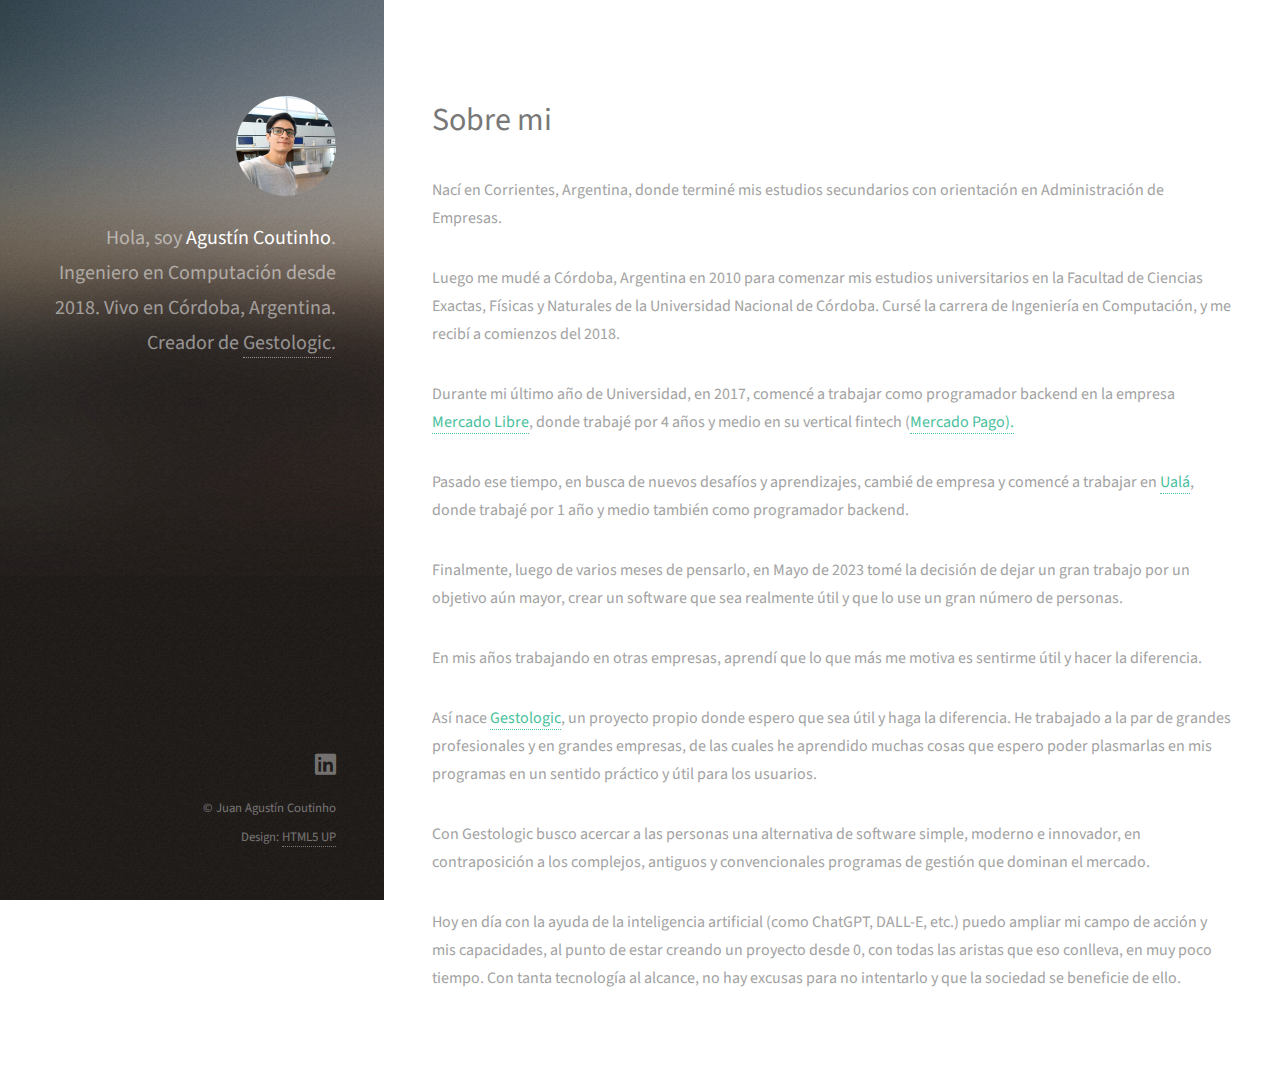
==== commit a55b2416: "Adjustments" ====
--- a/about-me/index.html
+++ b/about-me/index.html
@@ -60,26 +60,28 @@
 				gran trabajo por un objetivo aún mayor, crear un software que sea realmente útil y que lo use un gran
 				número de personas.
 			<p>
-				Aprendí en mis años trabajando, que lo que más me motiva es el sentirme útil y hacer la diferencia.
-				Si otra persona puede realizar mi trabajo con la misma calidad que yo o mejor, entonces estoy en el
-				lugar
-				equivocado.
+				En mis años trabajando en otras empresas, aprendí que lo que más me motiva es sentirme útil y hacer la
+				diferencia.
 			</p>
 
 			<p>
-				Así nace <a href="https://gestologic.com.ar">Gestologic</a>, un proyecto propio donde espero poder hacer
-				la diferencia.
+				Así nace <a href="https://gestologic.com.ar">Gestologic</a>, un proyecto propio donde espero que sea
+				útil y haga la diferencia. He trabajado a la par de grandes profesionales y en grandes empresas, de las
+				cuales he aprendido muchas cosas que espero poder plasmarlas en mis programas en un sentido práctico y
+				útil para los usuarios.
 			</p>
 
 			<p>
-				Hoy, Gestologic busca acercar a las personas una alternativa de software moderno e innovador, alejándome
-				de los convencionales y antiguos programas de gestión.
+				Con Gestologic busco acercar a las personas una alternativa de software simple, moderno e innovador,
+				en contraposición a los complejos, antiguos y convencionales programas de gestión que dominan el
+				mercado.
 			</p>
 
 			<p>
-				Con la ayuda de la inteligencia artificial (como ChatGPT, DALL-E, etc.) un programador puede ampliar su
-				campo de acción, en mi caso, más allá del backend y está permitiéndome evolucionar un proyecto con todas
-				las aristas que conlleva. Con tanta tecnología al alcance de todos, no hay escusas para no intentarlo.
+				Hoy en día con la ayuda de la inteligencia artificial (como ChatGPT, DALL-E, etc.) puedo ampliar mi
+				campo de acción y mis capacidades, al punto de estar creando un proyecto desde 0, con todas
+				las aristas que eso conlleva, en muy poco tiempo. Con tanta tecnología al alcance, no hay excusas
+				para no intentarlo y que la sociedad se beneficie de ello.
 			</p>
 
 		</section>
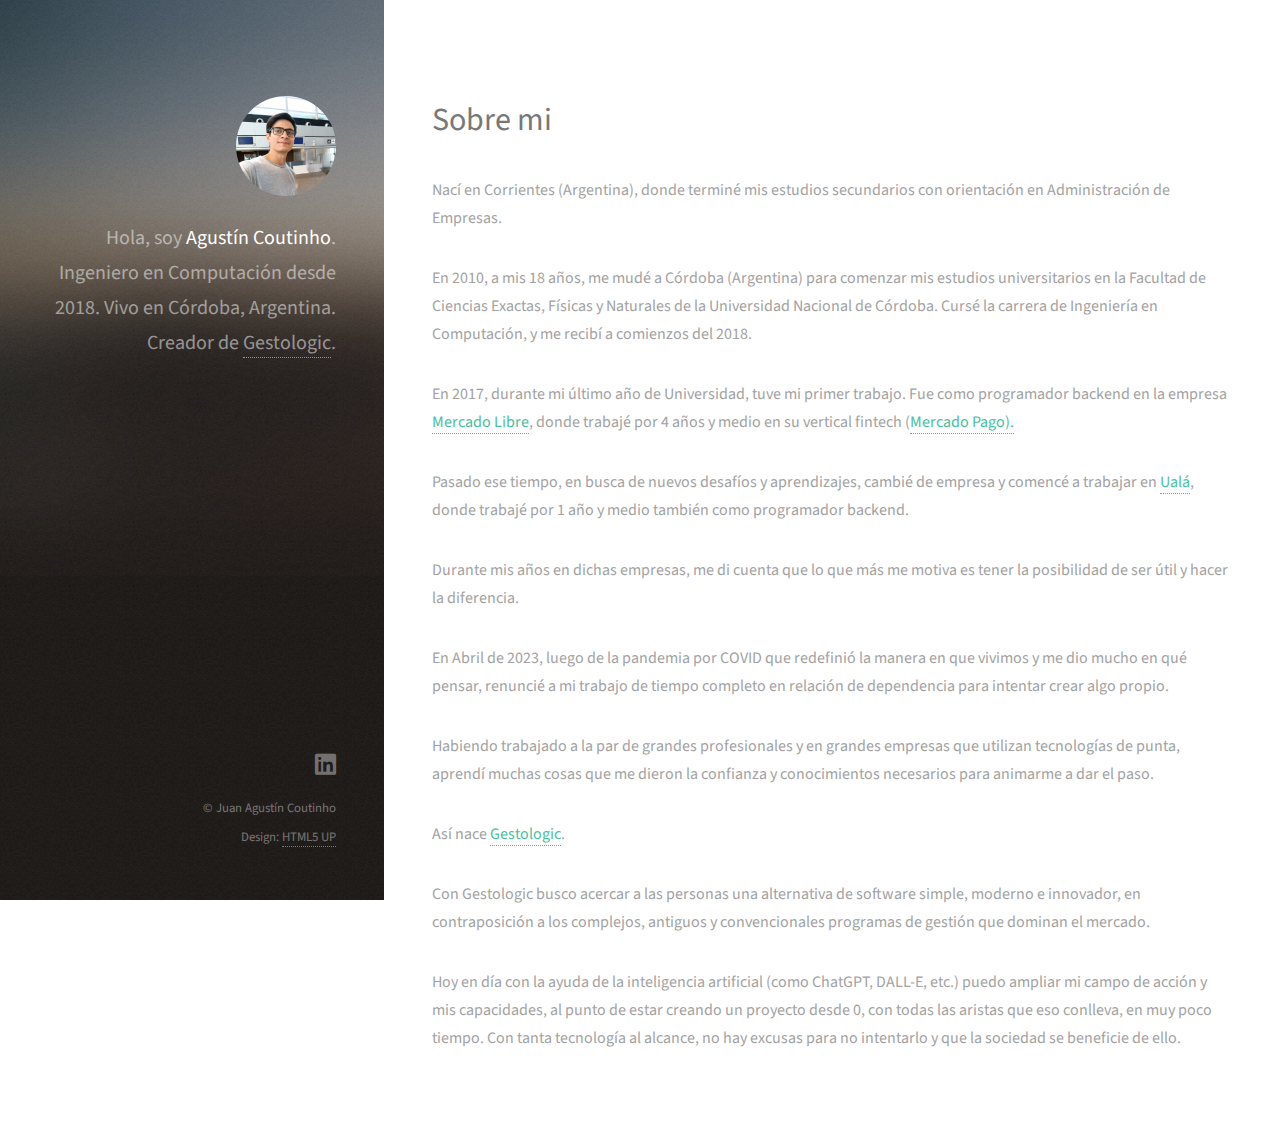
==== commit 384d5663: "More fixing wording" ====
--- a/about-me/index.html
+++ b/about-me/index.html
@@ -36,39 +36,49 @@
 			<header class="major">
 				<h2>Sobre mi</h2>
 			</header>
-			<p> Nací en Corrientes, Argentina, donde terminé mis estudios secundarios con orientación en Administración
+			<p> Nací en Corrientes (Argentina), donde terminé mis estudios secundarios con orientación en Administración
 				de Empresas.
 			</p>
+
 			<p>
-				Luego me mudé a Córdoba, Argentina en 2010 para comenzar mis estudios universitarios en la Facultad de
-				Ciencias Exactas, Físicas y Naturales de la Universidad Nacional de Córdoba.
+				En 2010, a mis 18 años, me mudé a Córdoba (Argentina) para comenzar mis estudios universitarios en
+				la Facultad de Ciencias Exactas, Físicas y Naturales de la Universidad Nacional de Córdoba.
 				Cursé la carrera de Ingeniería en Computación, y me recibí a comienzos del 2018.
 			</p>
+
 			<p>
-				Durante mi último año de Universidad, en 2017, comencé a trabajar como programador backend en la empresa
+				En 2017, durante mi último año de Universidad, tuve mi primer trabajo. Fue como programador backend en
+				la empresa
 				<a href="https://www.mercadolibre.com.ar">Mercado Libre</a>, donde trabajé por 4 años y medio en su
 				vertical fintech (<a href="https://www.mercadopago.com.ar">Mercado
 					Pago).</a>
 			</p>
+
 			<p>
 				Pasado ese tiempo, en busca de nuevos desafíos y aprendizajes, cambié de empresa y comencé a trabajar
 				en <a href="https://www.uala.com.ar">Ualá</a>, donde trabajé por 1 año y medio también como programador
 				backend.
 			</p>
+
 			<p>
-				Finalmente, luego de varios meses de pensarlo, en Mayo de 2023 tomé la decisión de dejar un
-				gran trabajo por un objetivo aún mayor, crear un software que sea realmente útil y que lo use un gran
-				número de personas.
-			<p>
-				En mis años trabajando en otras empresas, aprendí que lo que más me motiva es sentirme útil y hacer la
-				diferencia.
+				Durante mis años en dichas empresas, me di cuenta que lo que más me motiva es tener la posibilidad de
+				ser útil y hacer la diferencia.
 			</p>
 
 			<p>
-				Así nace <a href="https://gestologic.com.ar">Gestologic</a>, un proyecto propio donde espero que sea
-				útil y haga la diferencia. He trabajado a la par de grandes profesionales y en grandes empresas, de las
-				cuales he aprendido muchas cosas que espero poder plasmarlas en mis programas en un sentido práctico y
-				útil para los usuarios.
+				En Abril de 2023, luego de la pandemia por COVID que redefinió la manera en que vivimos y me dio mucho
+				en qué pensar, renuncié a mi trabajo de tiempo completo en relación de dependencia para intentar crear
+				algo propio.
+			</p>
+
+			<p>
+				Habiendo trabajado a la par de grandes profesionales y en grandes empresas que utilizan
+				tecnologías de punta, aprendí muchas cosas que me dieron la confianza y conocimientos
+				necesarios para animarme a dar el paso.
+			</p>
+
+			<p>
+				Así nace <a href="https://gestologic.com.ar">Gestologic</a>.
 			</p>
 
 			<p>
